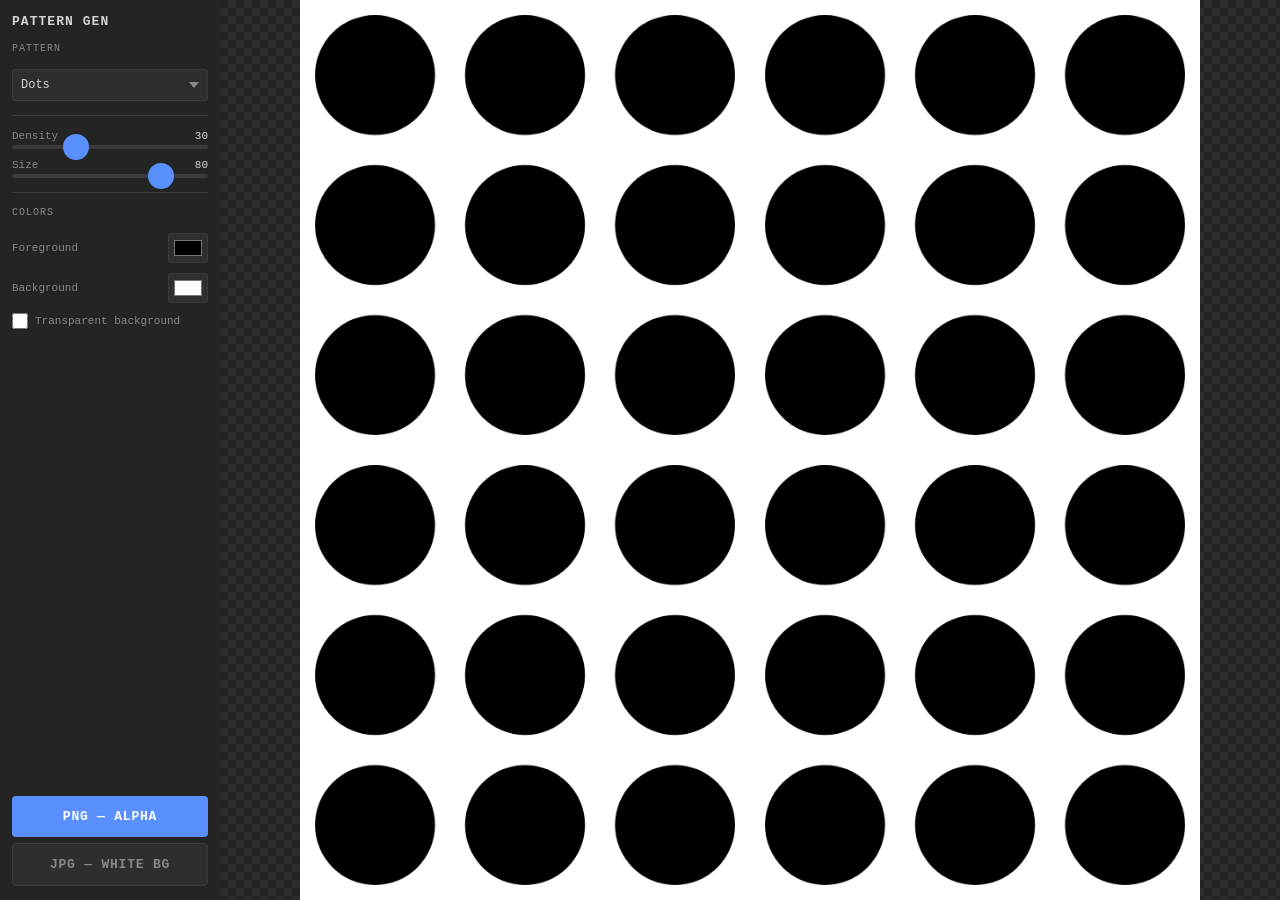
==== pattern-generator/index.html @ 58e57206 "Remove sidebar pattern preview https://claude.ai/code/session_01D6fQfnGnwNtvWtSbDMkZMp" ====
<!DOCTYPE html>
<html lang="en">
<head>
<meta charset="UTF-8">
<meta name="viewport" content="width=device-width, initial-scale=1.0">
<title>Pattern Generator</title>
<style>
*, *::before, *::after { box-sizing: border-box; margin: 0; padding: 0; }

:root {
  --bg: #1a1a1a;
  --surface: #242424;
  --surface2: #2e2e2e;
  --border: #3a3a3a;
  --text: #d4d4d4;
  --text-dim: #888;
  --accent: #5a8fff;
  --font: 'Courier New', Courier, monospace;
}

body {
  font-family: var(--font);
  background: var(--bg);
  color: var(--text);
  display: flex;
  height: 100vh;
  overflow: hidden;
  font-size: 12px;
}

/* ── Sidebar ── */
#sidebar {
  width: 220px;
  min-width: 220px;
  background: var(--surface);
  display: flex;
  flex-direction: column;
  padding: 14px 12px;
  gap: 14px;
  overflow-y: auto;
  overflow-x: hidden;
}

#sidebar h1 {
  font-size: 13px;
  font-weight: 700;
  letter-spacing: 0.08em;
  text-transform: uppercase;
  color: var(--text);
}


.section-label {
  font-size: 10px;
  text-transform: uppercase;
  letter-spacing: 0.1em;
  color: var(--text-dim);
  margin-bottom: 5px;
}

.control-group {
  display: flex;
  flex-direction: column;
  gap: 10px;
}

/* Pattern select */
select {
  width: 100%;
  background: var(--surface2);
  border: 1px solid var(--border);
  color: var(--text);
  font-family: var(--font);
  font-size: 12px;
  padding: 8px 8px;
  border-radius: 3px;
  cursor: pointer;
  appearance: none;
  background-image: url("data:image/svg+xml,%3Csvg xmlns='http://www.w3.org/2000/svg' width='10' height='6'%3E%3Cpath d='M0 0l5 6 5-6z' fill='%23888'/%3E%3C/svg%3E");
  background-repeat: no-repeat;
  background-position: right 8px center;
  padding-right: 22px;
}
select:focus { outline: none; border-color: var(--accent); }

/* Sliders */
.slider-row {
  display: flex;
  flex-direction: column;
  gap: 3px;
}
.slider-label {
  display: flex;
  justify-content: space-between;
  color: var(--text-dim);
  font-size: 11px;
}
.slider-label span:last-child { color: var(--text); }

input[type=range] {
  width: 100%;
  height: 4px;
  -webkit-appearance: none;
  appearance: none;
  background: var(--border);
  border-radius: 2px;
  outline: none;
  cursor: pointer;
}
input[type=range]::-webkit-slider-thumb {
  -webkit-appearance: none;
  width: 26px;
  height: 26px;
  border-radius: 50%;
  background: var(--accent);
  cursor: pointer;
}
input[type=range]::-moz-range-thumb {
  width: 26px;
  height: 26px;
  border-radius: 50%;
  background: var(--accent);
  border: none;
  cursor: pointer;
}

/* Color pickers */
.color-row {
  display: flex;
  align-items: center;
  gap: 8px;
}
.color-row label { color: var(--text-dim); font-size: 11px; flex: 1; }
input[type=color] {
  width: 40px;
  height: 30px;
  border: 1px solid var(--border);
  border-radius: 3px;
  cursor: pointer;
  padding: 2px 3px;
  background: var(--surface2);
}

/* Checkbox */
.check-row {
  display: flex;
  align-items: center;
  gap: 7px;
  cursor: pointer;
}
.check-row label { color: var(--text-dim); font-size: 11px; cursor: pointer; }
input[type=checkbox] { accent-color: var(--accent); cursor: pointer; width: 16px; height: 16px; }

/* Divider */
.divider { height: 1px; background: var(--border); }

/* Download buttons */
.dl-group {
  margin-top: auto;
  display: flex;
  flex-direction: column;
  gap: 6px;
}
#download-png, #download-jpg {
  background: var(--accent);
  color: #fff;
  border: none;
  font-family: var(--font);
  font-size: 13px;
  font-weight: 700;
  letter-spacing: 0.06em;
  text-transform: uppercase;
  padding: 13px 0;
  border-radius: 4px;
  cursor: pointer;
  width: 100%;
  transition: opacity 0.15s;
}
#download-jpg {
  background: var(--surface2);
  border: 1px solid var(--border);
  color: var(--text-dim);
}
#download-png:hover { opacity: 0.85; }
#download-jpg:hover { color: var(--text); }

/* ── Main preview ── */
#preview {
  flex: 1;
  position: relative;
  overflow: hidden;
  display: flex;
  align-items: center;
  justify-content: center;
}
#preview::before {
  content: '';
  position: absolute;
  inset: 0;
  background-image:
    linear-gradient(45deg, #2c2c2c 25%, transparent 25%),
    linear-gradient(-45deg, #2c2c2c 25%, transparent 25%),
    linear-gradient(45deg, transparent 75%, #2c2c2c 75%),
    linear-gradient(-45deg, transparent 75%, #2c2c2c 75%);
  background-size: 16px 16px;
  background-position: 0 0, 0 8px, 8px -8px, -8px 0;
  background-color: #222;
}
#preview-canvas {
  position: relative;
  display: block;
  image-rendering: pixelated;
}
</style>
</head>
<body>

<div id="sidebar">
  <h1>Pattern Gen</h1>

  <div class="control-group">
    <div class="section-label">Pattern</div>
    <select id="pattern-select">
      <optgroup label="Classic">
        <option value="dots-grid" selected>Dots</option>
        <option value="lines-h">Lines — Horizontal</option>
        <option value="lines-v">Lines — Vertical</option>
        <option value="lines-diag">Lines — Diagonal 45°</option>
        <option value="crosshatch">Crosshatch</option>
        <option value="checkerboard">Checkerboard</option>
        <option value="grid">Grid</option>
      </optgroup>
      <optgroup label="Memphis">
        <option value="dashes">Dashes</option>
        <option value="zigzag">Zigzag</option>
        <option value="arcs">Arcs</option>
      </optgroup>
    </select>
  </div>

  <div class="divider"></div>

  <div class="control-group">
    <div class="slider-row">
      <div class="slider-label"><span>Density</span><span id="density-val">30</span></div>
      <input type="range" id="density" min="0" max="100" value="30">
    </div>
    <div class="slider-row">
      <div class="slider-label"><span>Size</span><span id="stroke-val">80</span></div>
      <input type="range" id="stroke" min="1" max="100" value="80" step="1">
    </div>
  </div>

  <div class="divider"></div>

  <div class="control-group">
    <div class="section-label">Colors</div>
    <div class="color-row">
      <label>Foreground</label>
      <input type="color" id="fg-color" value="#000000">
    </div>
    <div class="color-row">
      <label>Background</label>
      <input type="color" id="bg-color" value="#ffffff">
    </div>
    <div class="check-row">
      <input type="checkbox" id="transparent-bg">
      <label for="transparent-bg">Transparent background</label>
    </div>
  </div>

  <div class="dl-group">
    <button id="download-png">PNG — Alpha</button>
    <button id="download-jpg">JPG — White BG</button>
  </div>
</div>

<div id="preview">
  <canvas id="preview-canvas"></canvas>
</div>

<script>
// ── State ──
const TEXTURE_SIZE = 1024;
const state = {
  pattern: 'dots-grid',
  density: 30,
  stroke: 80,
  fg: '#000000',
  bg: '#ffffff',
  transparentBg: false,
};

// ── Helpers ──
// size factor: stroke slider (1-100) → 0.01..1.0
function sf(s) { return s.stroke / 100; }
// element count from density (integer, 2–16)
function elCount(s) { return Math.max(2, Math.round(2 + (s.density / 100) * 14)); }
// even element count
function elCountEven(s) { const n = elCount(s); return n % 2 === 0 ? n : n + 1; }

// ── PRNG (mulberry32) ──
function makePRNG(seed) {
  let t = seed >>> 0;
  return function() {
    t += 0x6D2B79F5;
    let x = t;
    x = Math.imul(x ^ x >>> 15, x | 1);
    x ^= x + Math.imul(x ^ x >>> 7, x | 61);
    return ((x ^ x >>> 14) >>> 0) / 4294967296;
  };
}

// ── Pattern Renderers ──
// All use: spacing = size / count (integer division) → perfect seamless tiling.
// Line weight formula: lw = sp * sf(s) — consistent across all patterns.

function renderDotsGrid(ctx, size, s) {
  const n = elCount(s);
  const sp = size / n;
  const r = sp * 0.5 * sf(s);
  if (!s.transparentBg) { ctx.fillStyle = s.bg; ctx.fillRect(0, 0, size, size); }
  ctx.fillStyle = s.fg;
  for (let row = 0; row < n; row++) {
    for (let col = 0; col < n; col++) {
      ctx.beginPath();
      ctx.arc(col * sp + sp / 2, row * sp + sp / 2, r, 0, Math.PI * 2);
      ctx.fill();
    }
  }
}

function renderLinesH(ctx, size, s) {
  const n = elCount(s);
  const sp = size / n;
  const lw = Math.max(1, sp * sf(s));
  if (!s.transparentBg) { ctx.fillStyle = s.bg; ctx.fillRect(0, 0, size, size); }
  ctx.fillStyle = s.fg;
  for (let i = 0; i < n; i++) ctx.fillRect(0, i * sp + (sp - lw) / 2, size, lw);
}

function renderLinesV(ctx, size, s) {
  const n = elCount(s);
  const sp = size / n;
  const lw = Math.max(1, sp * sf(s));
  if (!s.transparentBg) { ctx.fillStyle = s.bg; ctx.fillRect(0, 0, size, size); }
  ctx.fillStyle = s.fg;
  for (let i = 0; i < n; i++) ctx.fillRect(i * sp + (sp - lw) / 2, 0, lw, size);
}

function renderLinesDiag(ctx, size, s) {
  const n = elCount(s);
  const sp = size / n;
  const lw = Math.max(1, sp * sf(s));
  if (!s.transparentBg) { ctx.fillStyle = s.bg; ctx.fillRect(0, 0, size, size); }
  ctx.strokeStyle = s.fg;
  ctx.lineWidth = lw;
  ctx.lineCap = 'butt';
  for (let i = -1; i <= n + 1; i++) {
    const x0 = i * sp;
    ctx.beginPath();
    ctx.moveTo(x0 - size, -size);
    ctx.lineTo(x0 + 2 * size, 2 * size);
    ctx.stroke();
  }
}

function renderCrosshatch(ctx, size, s) {
  const n = elCount(s);
  const sp = size / n;
  const lw = Math.max(1, sp * sf(s));
  if (!s.transparentBg) { ctx.fillStyle = s.bg; ctx.fillRect(0, 0, size, size); }
  ctx.fillStyle = s.fg;
  for (let i = 0; i < n; i++) {
    const pos = i * sp + (sp - lw) / 2;
    ctx.fillRect(0, pos, size, lw);   // horizontal
    ctx.fillRect(pos, 0, lw, size);   // vertical
  }
}

function renderCheckerboard(ctx, size, s) {
  const n = elCountEven(s);
  const sp = size / n;
  if (!s.transparentBg) { ctx.fillStyle = s.bg; ctx.fillRect(0, 0, size, size); }
  ctx.fillStyle = s.fg;
  for (let r = 0; r < n; r++)
    for (let c = 0; c < n; c++)
      if ((r + c) % 2 === 0) ctx.fillRect(c * sp, r * sp, sp, sp);
}

function renderGrid(ctx, size, s) {
  const n = elCount(s);
  const sp = size / n;
  const lw = Math.max(1, sp * sf(s));
  if (!s.transparentBg) { ctx.fillStyle = s.bg; ctx.fillRect(0, 0, size, size); }
  ctx.fillStyle = s.fg;
  for (let i = 0; i < n; i++) {
    const pos = i * sp;
    ctx.fillRect(pos, 0, lw, size);   // vertical line at cell left edge
    ctx.fillRect(0, pos, size, lw);   // horizontal line at cell top edge
  }
}

// ── Memphis Patterns ──

function renderDashes(ctx, size, s) {
  const density = s.density / 100;
  const count = Math.round(15 + density * 130);
  const dashLen = size * (0.03 + sf(s) * 0.09);
  const strokeW = Math.max(2, dashLen * 0.28);
  if (!s.transparentBg) { ctx.fillStyle = s.bg; ctx.fillRect(0, 0, size, size); }
  ctx.strokeStyle = s.fg;
  ctx.lineWidth = strokeW;
  ctx.lineCap = 'round';
  const rng = makePRNG(42);
  const items = [];
  for (let i = 0; i < count; i++) {
    items.push({ x: rng() * size, y: rng() * size, a: rng() * Math.PI });
  }
  for (const d of items) {
    for (let dy = -1; dy <= 1; dy++) for (let dx = -1; dx <= 1; dx++) {
      const cx = d.x + dx * size, cy = d.y + dy * size;
      if (cx + dashLen < 0 || cx - dashLen > size || cy + dashLen < 0 || cy - dashLen > size) continue;
      const ex = Math.cos(d.a) * dashLen / 2, ey = Math.sin(d.a) * dashLen / 2;
      ctx.beginPath();
      ctx.moveTo(cx - ex, cy - ey);
      ctx.lineTo(cx + ex, cy + ey);
      ctx.stroke();
    }
  }
}

function renderZigzag(ctx, size, s) {
  // Horizontal zigzag stripes. zigZ (even) half-periods per row width → seamless.
  const n = elCount(s);
  const sp = size / n;
  const amp = sp * 0.32;
  const lw = Math.max(1, sp * sf(s));
  const zigZ = 2 * Math.max(2, Math.round(1 + (s.density / 100) * 7));
  const halfP = size / zigZ;
  if (!s.transparentBg) { ctx.fillStyle = s.bg; ctx.fillRect(0, 0, size, size); }
  ctx.strokeStyle = s.fg;
  ctx.lineWidth = lw;
  ctx.lineJoin = 'miter';
  ctx.lineCap = 'butt';
  for (let row = 0; row < n; row++) {
    const cy = row * sp + sp / 2;
    ctx.beginPath();
    // Start one halfP before x=0 so no cap artifact at left edge
    for (let k = -1; k <= zigZ + 1; k++) {
      const x = k * halfP;
      const y = cy + (k % 2 === 0 ? -amp : amp);
      k === -1 ? ctx.moveTo(x, y) : ctx.lineTo(x, y);
    }
    ctx.stroke();
  }
}

function renderArcs(ctx, size, s) {
  // Scattered C-shaped semicircles, snapped to 4 rotations.
  const density = s.density / 100;
  const count = Math.round(10 + density * 65);
  const arcR = size * (0.02 + sf(s) * 0.06);
  const strokeW = Math.max(2, arcR * 0.42);
  if (!s.transparentBg) { ctx.fillStyle = s.bg; ctx.fillRect(0, 0, size, size); }
  ctx.strokeStyle = s.fg;
  ctx.lineWidth = strokeW;
  ctx.lineCap = 'round';
  const rng = makePRNG(13);
  const items = [];
  for (let i = 0; i < count; i++) {
    items.push({
      x: rng() * size, y: rng() * size,
      rot: Math.floor(rng() * 4) * (Math.PI / 2),
    });
  }
  const pad = arcR + strokeW;
  for (const arc of items) {
    for (let dy = -1; dy <= 1; dy++) for (let dx = -1; dx <= 1; dx++) {
      const cx = arc.x + dx * size, cy = arc.y + dy * size;
      if (cx + pad < 0 || cx - pad > size || cy + pad < 0 || cy - pad > size) continue;
      ctx.save();
      ctx.translate(cx, cy);
      ctx.rotate(arc.rot);
      ctx.beginPath();
      ctx.arc(0, 0, arcR, 0, Math.PI);  // semicircle
      ctx.stroke();
      ctx.restore();
    }
  }
}

const RENDERERS = {
  'dots-grid':    renderDotsGrid,
  'lines-h':      renderLinesH,
  'lines-v':      renderLinesV,
  'lines-diag':   renderLinesDiag,
  'crosshatch':   renderCrosshatch,
  'checkerboard': renderCheckerboard,
  'grid':         renderGrid,
  'dashes':       renderDashes,
  'zigzag':       renderZigzag,
  'arcs':         renderArcs,
};

// ── Render pipeline ──
const previewCvs = document.getElementById('preview-canvas');
const textureCvs = document.createElement('canvas');
textureCvs.width = TEXTURE_SIZE;
textureCvs.height = TEXTURE_SIZE;

function renderTexture() {
  const ctx = textureCvs.getContext('2d');
  ctx.clearRect(0, 0, TEXTURE_SIZE, TEXTURE_SIZE);
  RENDERERS[state.pattern](ctx, TEXTURE_SIZE, state);
}

function updatePreview() {
  renderTexture();

  const preview = document.getElementById('preview');
  const pw = preview.clientWidth, ph = preview.clientHeight;
  const scale = Math.min(pw / TEXTURE_SIZE, ph / TEXTURE_SIZE);
  const drawW = Math.round(TEXTURE_SIZE * scale), drawH = Math.round(TEXTURE_SIZE * scale);
  previewCvs.width = drawW;
  previewCvs.height = drawH;
  previewCvs.style.width = drawW + 'px';
  previewCvs.style.height = drawH + 'px';
  const pCtx = previewCvs.getContext('2d');
  pCtx.clearRect(0, 0, drawW, drawH);
  pCtx.drawImage(textureCvs, 0, 0, drawW, drawH);
}

// ── UI Wiring ──
document.getElementById('pattern-select').addEventListener('change', e => {
  state.pattern = e.target.value; updatePreview();
});
document.getElementById('density').addEventListener('input', e => {
  state.density = parseInt(e.target.value);
  document.getElementById('density-val').textContent = state.density;
  updatePreview();
});
document.getElementById('stroke').addEventListener('input', e => {
  state.stroke = parseInt(e.target.value);
  document.getElementById('stroke-val').textContent = state.stroke;
  updatePreview();
});
document.getElementById('fg-color').addEventListener('input', e => { state.fg = e.target.value; updatePreview(); });
document.getElementById('bg-color').addEventListener('input', e => { state.bg = e.target.value; updatePreview(); });
document.getElementById('transparent-bg').addEventListener('change', e => { state.transparentBg = e.target.checked; updatePreview(); });

// ── Download ──
function triggerDownload(blob, filename) {
  const url = URL.createObjectURL(blob);
  const a = document.createElement('a');
  a.href = url; a.download = filename; a.click();
  setTimeout(() => URL.revokeObjectURL(url), 1000);
}

document.getElementById('download-png').addEventListener('click', () => {
  renderTexture();
  textureCvs.toBlob(b => triggerDownload(b, `pattern-${state.pattern}-1024.png`), 'image/png');
});

document.getElementById('download-jpg').addEventListener('click', () => {
  const flat = document.createElement('canvas');
  flat.width = flat.height = TEXTURE_SIZE;
  const fCtx = flat.getContext('2d');
  fCtx.fillStyle = '#ffffff'; fCtx.fillRect(0, 0, TEXTURE_SIZE, TEXTURE_SIZE);
  renderTexture(); fCtx.drawImage(textureCvs, 0, 0);
  flat.toBlob(b => triggerDownload(b, `pattern-${state.pattern}-1024.jpg`), 'image/jpeg', 0.95);
});

// ── Resize observer ──
new ResizeObserver(() => updatePreview()).observe(document.getElementById('preview'));

// ── Init ──
updatePreview();
</script>
</body>
</html>
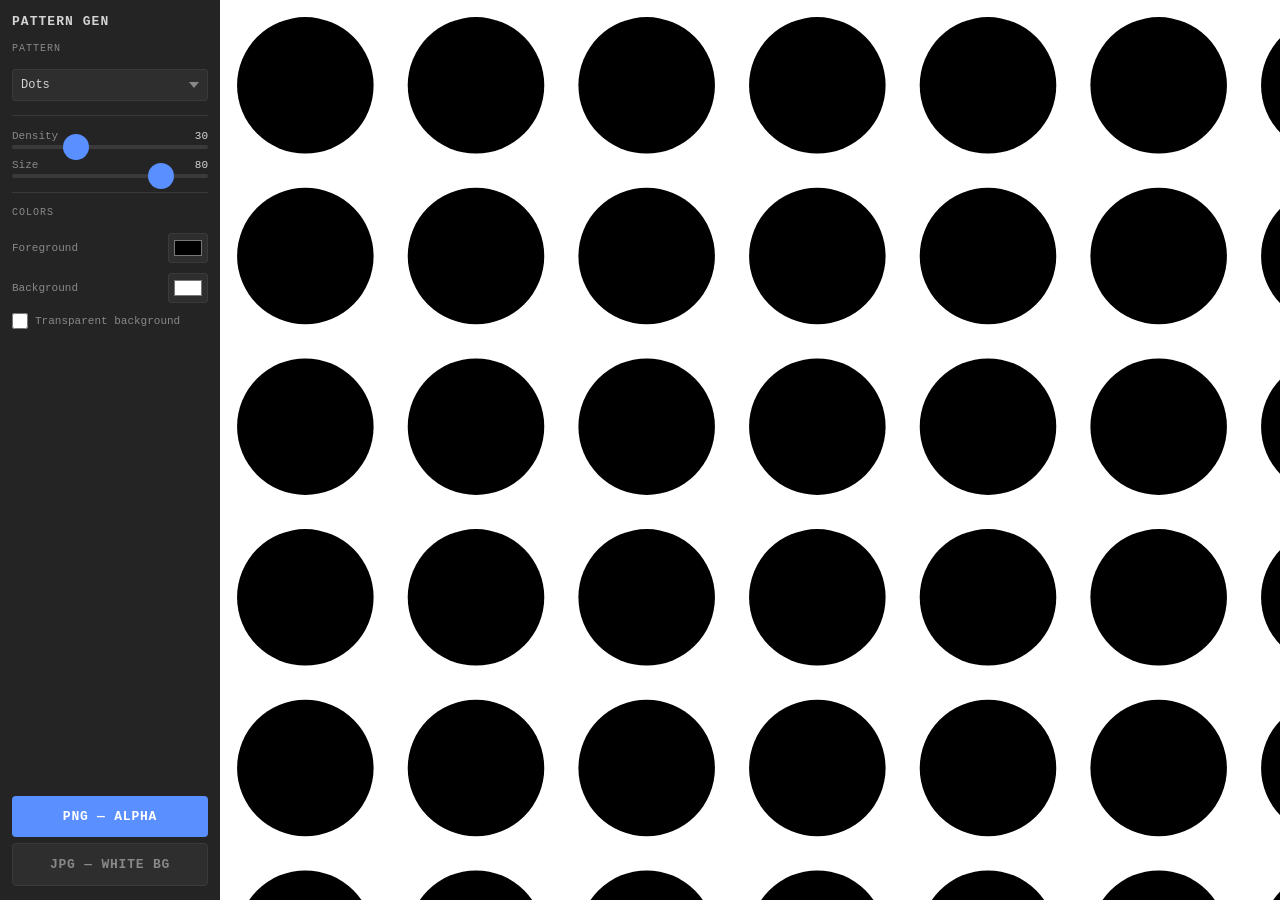
==== commit e60f1046: "Tile pattern across full preview area instead of single scaled texture https://claude.ai/code/sessio" ====
--- a/pattern-generator/index.html
+++ b/pattern-generator/index.html
@@ -189,9 +189,6 @@
   flex: 1;
   position: relative;
   overflow: hidden;
-  display: flex;
-  align-items: center;
-  justify-content: center;
 }
 #preview::before {
   content: '';
@@ -207,9 +204,8 @@
   background-color: #222;
 }
 #preview-canvas {
-  position: relative;
-  display: block;
-  image-rendering: pixelated;
+  position: absolute;
+  inset: 0;
 }
 </style>
 </head>
@@ -520,15 +516,16 @@
 
   const preview = document.getElementById('preview');
   const pw = preview.clientWidth, ph = preview.clientHeight;
-  const scale = Math.min(pw / TEXTURE_SIZE, ph / TEXTURE_SIZE);
-  const drawW = Math.round(TEXTURE_SIZE * scale), drawH = Math.round(TEXTURE_SIZE * scale);
-  previewCvs.width = drawW;
-  previewCvs.height = drawH;
-  previewCvs.style.width = drawW + 'px';
-  previewCvs.style.height = drawH + 'px';
+  previewCvs.width = pw;
+  previewCvs.height = ph;
+  previewCvs.style.width = pw + 'px';
+  previewCvs.style.height = ph + 'px';
+
   const pCtx = previewCvs.getContext('2d');
-  pCtx.clearRect(0, 0, drawW, drawH);
-  pCtx.drawImage(textureCvs, 0, 0, drawW, drawH);
+  pCtx.clearRect(0, 0, pw, ph);
+  const pat = pCtx.createPattern(textureCvs, 'repeat');
+  pCtx.fillStyle = pat;
+  pCtx.fillRect(0, 0, pw, ph);
 }
 
 // ── UI Wiring ──
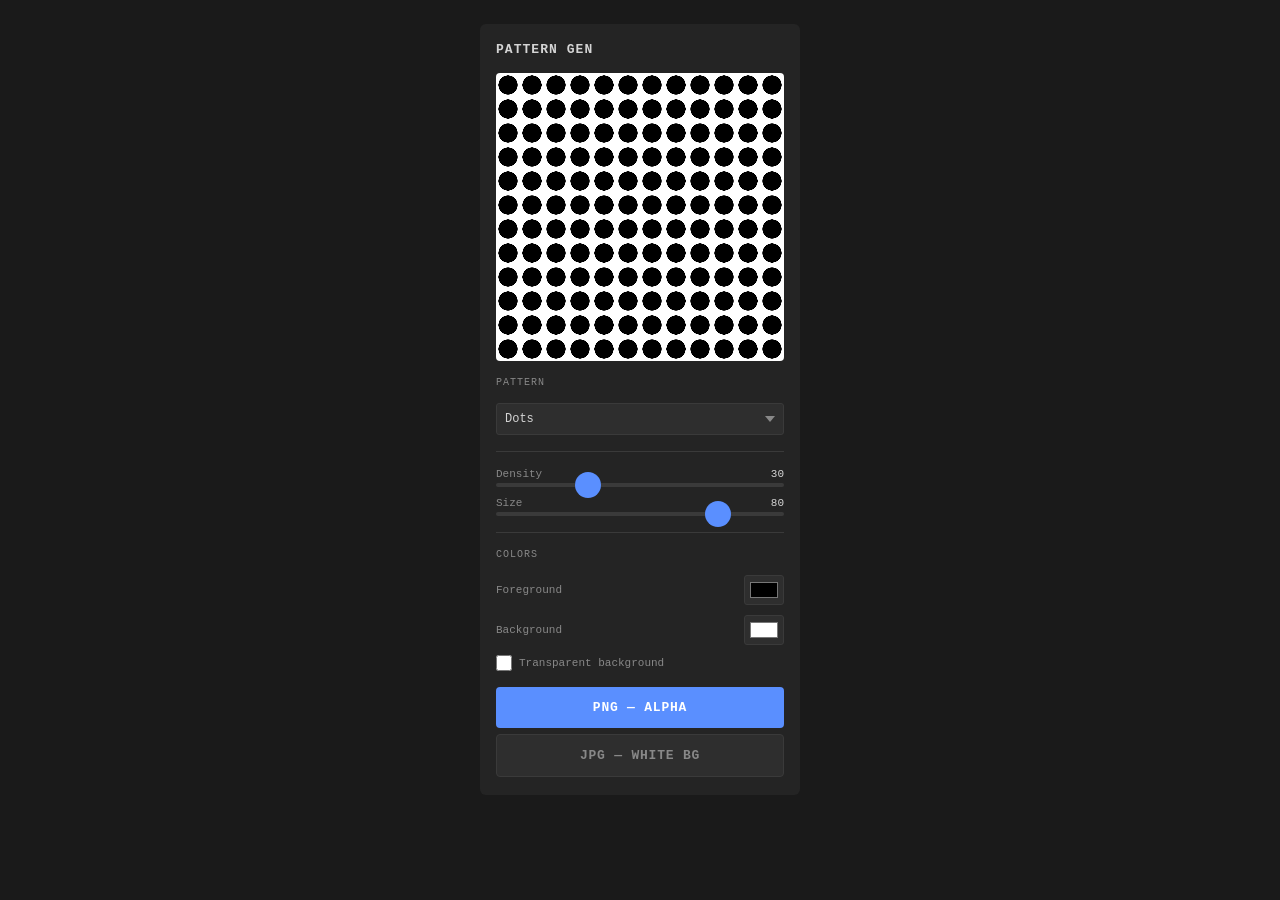
==== commit e2a3acd7: "Layout: sidebar-only with mini preview above controls, remove main tiled area https://claude.ai/code" ====
--- a/pattern-generator/index.html
+++ b/pattern-generator/index.html
@@ -23,22 +23,22 @@
   background: var(--bg);
   color: var(--text);
   display: flex;
-  height: 100vh;
-  overflow: hidden;
+  justify-content: center;
+  min-height: 100vh;
   font-size: 12px;
+  padding: 24px 0;
 }
 
 /* ── Sidebar ── */
 #sidebar {
-  width: 220px;
-  min-width: 220px;
+  width: 320px;
   background: var(--surface);
   display: flex;
   flex-direction: column;
-  padding: 14px 12px;
-  gap: 14px;
-  overflow-y: auto;
-  overflow-x: hidden;
+  padding: 18px 16px;
+  gap: 16px;
+  border-radius: 6px;
+  height: fit-content;
 }
 
 #sidebar h1 {
@@ -49,6 +49,33 @@
   color: var(--text);
 }
 
+/* ── Mini preview ── */
+.preview-wrap {
+  position: relative;
+  width: 100%;
+  aspect-ratio: 1;
+  border-radius: 4px;
+  overflow: hidden;
+}
+.preview-wrap::before {
+  content: '';
+  position: absolute;
+  inset: 0;
+  background-image:
+    linear-gradient(45deg, #2c2c2c 25%, transparent 25%),
+    linear-gradient(-45deg, #2c2c2c 25%, transparent 25%),
+    linear-gradient(45deg, transparent 75%, #2c2c2c 75%),
+    linear-gradient(-45deg, transparent 75%, #2c2c2c 75%);
+  background-size: 16px 16px;
+  background-position: 0 0, 0 8px, 8px -8px, -8px 0;
+  background-color: #222;
+}
+#sidebar-preview {
+  position: absolute;
+  inset: 0;
+  width: 100%;
+  height: 100%;
+}
 
 .section-label {
   font-size: 10px;
@@ -156,7 +183,6 @@
 
 /* Download buttons */
 .dl-group {
-  margin-top: auto;
   display: flex;
   flex-direction: column;
   gap: 6px;
@@ -183,36 +209,16 @@
 }
 #download-png:hover { opacity: 0.85; }
 #download-jpg:hover { color: var(--text); }
-
-/* ── Main preview ── */
-#preview {
-  flex: 1;
-  position: relative;
-  overflow: hidden;
-}
-#preview::before {
-  content: '';
-  position: absolute;
-  inset: 0;
-  background-image:
-    linear-gradient(45deg, #2c2c2c 25%, transparent 25%),
-    linear-gradient(-45deg, #2c2c2c 25%, transparent 25%),
-    linear-gradient(45deg, transparent 75%, #2c2c2c 75%),
-    linear-gradient(-45deg, transparent 75%, #2c2c2c 75%);
-  background-size: 16px 16px;
-  background-position: 0 0, 0 8px, 8px -8px, -8px 0;
-  background-color: #222;
-}
-#preview-canvas {
-  position: absolute;
-  inset: 0;
-}
 </style>
 </head>
 <body>
 
 <div id="sidebar">
   <h1>Pattern Gen</h1>
+
+  <div class="preview-wrap">
+    <canvas id="sidebar-preview"></canvas>
+  </div>
 
   <div class="control-group">
     <div class="section-label">Pattern</div>
@@ -271,10 +277,6 @@
   </div>
 </div>
 
-<div id="preview">
-  <canvas id="preview-canvas"></canvas>
-</div>
-
 <script>
 // ── State ──
 const TEXTURE_SIZE = 1024;
@@ -500,7 +502,6 @@
 };
 
 // ── Render pipeline ──
-const previewCvs = document.getElementById('preview-canvas');
 const textureCvs = document.createElement('canvas');
 textureCvs.width = TEXTURE_SIZE;
 textureCvs.height = TEXTURE_SIZE;
@@ -514,16 +515,21 @@
 function updatePreview() {
   renderTexture();
 
-  const preview = document.getElementById('preview');
-  const pw = preview.clientWidth, ph = preview.clientHeight;
-  previewCvs.width = pw;
-  previewCvs.height = ph;
-  previewCvs.style.width = pw + 'px';
-  previewCvs.style.height = ph + 'px';
-
-  const pCtx = previewCvs.getContext('2d');
+  const cvs = document.getElementById('sidebar-preview');
+  const wrap = cvs.parentElement;
+  const pw = wrap.clientWidth;
+  const ph = wrap.clientHeight;
+  cvs.width = pw;
+  cvs.height = ph;
+
+  const pCtx = cvs.getContext('2d');
   pCtx.clearRect(0, 0, pw, ph);
+  // Draw 2×2 tiled preview
   const pat = pCtx.createPattern(textureCvs, 'repeat');
+  // Scale pattern so 2 tiles fit across the preview width
+  const scale = (pw / 2) / TEXTURE_SIZE;
+  const m = new DOMMatrix().scale(scale);
+  pat.setTransform(m);
   pCtx.fillStyle = pat;
   pCtx.fillRect(0, 0, pw, ph);
 }
@@ -568,9 +574,6 @@
   flat.toBlob(b => triggerDownload(b, `pattern-${state.pattern}-1024.jpg`), 'image/jpeg', 0.95);
 });
 
-// ── Resize observer ──
-new ResizeObserver(() => updatePreview()).observe(document.getElementById('preview'));
-
 // ── Init ──
 updatePreview();
 </script>
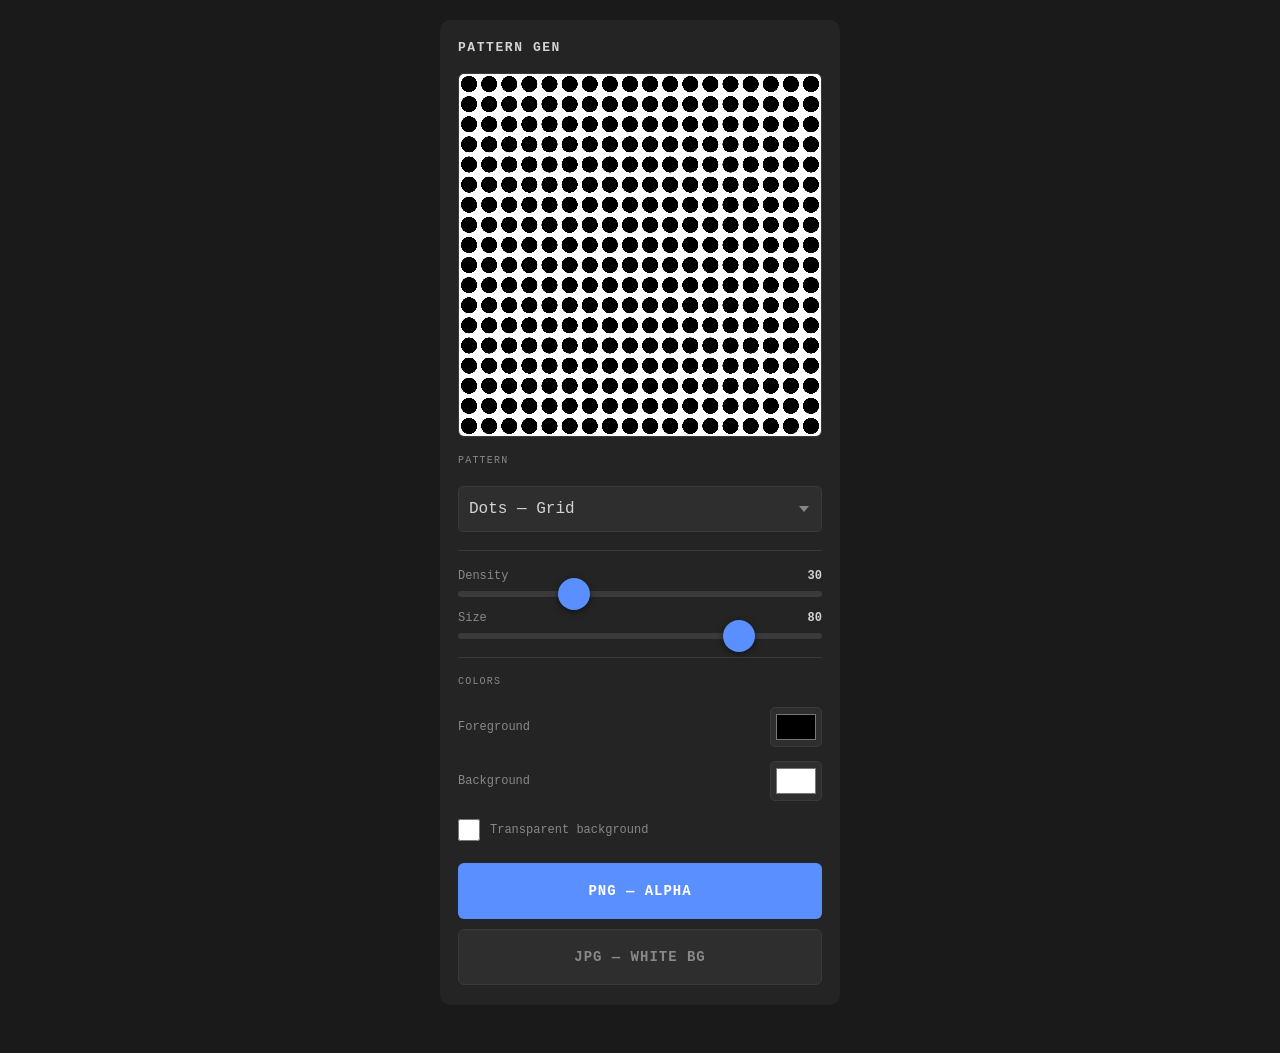
==== commit bcc35627: "Overhaul: fix diagonal seam, 4 new patterns, touch-friendly iOS UI - Diagonal lines: replace stroke " ====
--- a/pattern-generator/index.html
+++ b/pattern-generator/index.html
@@ -2,7 +2,7 @@
 <html lang="en">
 <head>
 <meta charset="UTF-8">
-<meta name="viewport" content="width=device-width, initial-scale=1.0">
+<meta name="viewport" content="width=device-width, initial-scale=1.0, maximum-scale=1">
 <title>Pattern Generator</title>
 <style>
 *, *::before, *::after { box-sizing: border-box; margin: 0; padding: 0; }
@@ -25,26 +25,27 @@
   display: flex;
   justify-content: center;
   min-height: 100vh;
+  padding: 20px 16px 48px;
   font-size: 12px;
-  padding: 24px 0;
-}
-
-/* ── Sidebar ── */
+}
+
+/* ── Panel ── */
 #sidebar {
-  width: 320px;
+  width: 100%;
+  max-width: 400px;
   background: var(--surface);
   display: flex;
   flex-direction: column;
-  padding: 18px 16px;
-  gap: 16px;
-  border-radius: 6px;
+  padding: 20px 18px;
+  gap: 18px;
+  border-radius: 10px;
   height: fit-content;
 }
 
 #sidebar h1 {
   font-size: 13px;
   font-weight: 700;
-  letter-spacing: 0.08em;
+  letter-spacing: 0.12em;
   text-transform: uppercase;
   color: var(--text);
 }
@@ -54,8 +55,9 @@
   position: relative;
   width: 100%;
   aspect-ratio: 1;
-  border-radius: 4px;
+  border-radius: 6px;
   overflow: hidden;
+  border: 1px solid var(--border);
 }
 .preview-wrap::before {
   content: '';
@@ -66,8 +68,8 @@
     linear-gradient(-45deg, #2c2c2c 25%, transparent 25%),
     linear-gradient(45deg, transparent 75%, #2c2c2c 75%),
     linear-gradient(-45deg, transparent 75%, #2c2c2c 75%);
-  background-size: 16px 16px;
-  background-position: 0 0, 0 8px, 8px -8px, -8px 0;
+  background-size: 20px 20px;
+  background-position: 0 0, 0 10px, 10px -10px, -10px 0;
   background-color: #222;
 }
 #sidebar-preview {
@@ -77,138 +79,160 @@
   height: 100%;
 }
 
+/* ── Labels ── */
 .section-label {
   font-size: 10px;
   text-transform: uppercase;
-  letter-spacing: 0.1em;
+  letter-spacing: 0.12em;
   color: var(--text-dim);
-  margin-bottom: 5px;
+  margin-bottom: 6px;
 }
 
 .control-group {
   display: flex;
   flex-direction: column;
-  gap: 10px;
-}
-
-/* Pattern select */
+  gap: 14px;
+}
+
+/* ── Select ── */
 select {
   width: 100%;
   background: var(--surface2);
   border: 1px solid var(--border);
   color: var(--text);
   font-family: var(--font);
-  font-size: 12px;
-  padding: 8px 8px;
-  border-radius: 3px;
+  font-size: 16px; /* prevents iOS zoom-on-focus */
+  padding: 13px 10px;
+  border-radius: 5px;
   cursor: pointer;
   appearance: none;
+  -webkit-appearance: none;
   background-image: url("data:image/svg+xml,%3Csvg xmlns='http://www.w3.org/2000/svg' width='10' height='6'%3E%3Cpath d='M0 0l5 6 5-6z' fill='%23888'/%3E%3C/svg%3E");
   background-repeat: no-repeat;
-  background-position: right 8px center;
-  padding-right: 22px;
+  background-position: right 12px center;
+  padding-right: 30px;
+  touch-action: manipulation;
+  -webkit-tap-highlight-color: transparent;
 }
 select:focus { outline: none; border-color: var(--accent); }
 
-/* Sliders */
+/* ── Sliders ── */
 .slider-row {
   display: flex;
   flex-direction: column;
-  gap: 3px;
+  gap: 8px;
 }
 .slider-label {
   display: flex;
   justify-content: space-between;
   color: var(--text-dim);
-  font-size: 11px;
-}
-.slider-label span:last-child { color: var(--text); }
+  font-size: 12px;
+}
+.slider-label span:last-child { color: var(--text); font-weight: 600; }
 
 input[type=range] {
   width: 100%;
-  height: 4px;
+  height: 6px;
   -webkit-appearance: none;
   appearance: none;
   background: var(--border);
-  border-radius: 2px;
+  border-radius: 3px;
   outline: none;
   cursor: pointer;
+  touch-action: manipulation;
 }
 input[type=range]::-webkit-slider-thumb {
   -webkit-appearance: none;
-  width: 26px;
-  height: 26px;
+  width: 32px;
+  height: 32px;
   border-radius: 50%;
   background: var(--accent);
   cursor: pointer;
+  box-shadow: 0 2px 6px rgba(0,0,0,0.5);
 }
 input[type=range]::-moz-range-thumb {
-  width: 26px;
-  height: 26px;
+  width: 32px;
+  height: 32px;
   border-radius: 50%;
   background: var(--accent);
   border: none;
   cursor: pointer;
-}
-
-/* Color pickers */
+  box-shadow: 0 2px 6px rgba(0,0,0,0.5);
+}
+
+/* ── Color pickers ── */
 .color-row {
   display: flex;
   align-items: center;
-  gap: 8px;
-}
-.color-row label { color: var(--text-dim); font-size: 11px; flex: 1; }
+  gap: 10px;
+}
+.color-row label { color: var(--text-dim); font-size: 12px; flex: 1; }
 input[type=color] {
-  width: 40px;
-  height: 30px;
+  width: 52px;
+  height: 40px;
   border: 1px solid var(--border);
-  border-radius: 3px;
+  border-radius: 5px;
   cursor: pointer;
   padding: 2px 3px;
   background: var(--surface2);
-}
-
-/* Checkbox */
+  touch-action: manipulation;
+  -webkit-tap-highlight-color: transparent;
+}
+
+/* ── Checkbox ── */
 .check-row {
   display: flex;
   align-items: center;
-  gap: 7px;
-  cursor: pointer;
-}
-.check-row label { color: var(--text-dim); font-size: 11px; cursor: pointer; }
-input[type=checkbox] { accent-color: var(--accent); cursor: pointer; width: 16px; height: 16px; }
-
-/* Divider */
+  gap: 10px;
+  cursor: pointer;
+  padding: 4px 0;
+  touch-action: manipulation;
+  -webkit-tap-highlight-color: transparent;
+}
+.check-row label { color: var(--text-dim); font-size: 12px; cursor: pointer; }
+input[type=checkbox] {
+  accent-color: var(--accent);
+  cursor: pointer;
+  width: 22px;
+  height: 22px;
+  flex-shrink: 0;
+  touch-action: manipulation;
+}
+
+/* ── Divider ── */
 .divider { height: 1px; background: var(--border); }
 
-/* Download buttons */
+/* ── Download buttons ── */
 .dl-group {
   display: flex;
   flex-direction: column;
-  gap: 6px;
+  gap: 10px;
 }
 #download-png, #download-jpg {
   background: var(--accent);
   color: #fff;
   border: none;
   font-family: var(--font);
-  font-size: 13px;
+  font-size: 14px;
   font-weight: 700;
-  letter-spacing: 0.06em;
+  letter-spacing: 0.07em;
   text-transform: uppercase;
-  padding: 13px 0;
-  border-radius: 4px;
+  padding: 18px 0;
+  border-radius: 6px;
   cursor: pointer;
   width: 100%;
-  transition: opacity 0.15s;
+  min-height: 56px;
+  transition: opacity 0.12s;
+  touch-action: manipulation;
+  -webkit-tap-highlight-color: transparent;
 }
 #download-jpg {
   background: var(--surface2);
   border: 1px solid var(--border);
   color: var(--text-dim);
 }
-#download-png:hover { opacity: 0.85; }
-#download-jpg:hover { color: var(--text); }
+#download-png:hover, #download-png:active { opacity: 0.82; }
+#download-jpg:hover, #download-jpg:active { color: var(--text); border-color: #666; }
 </style>
 </head>
 <body>
@@ -224,13 +248,17 @@
     <div class="section-label">Pattern</div>
     <select id="pattern-select">
       <optgroup label="Classic">
-        <option value="dots-grid" selected>Dots</option>
+        <option value="dots-grid" selected>Dots — Grid</option>
+        <option value="dots-staggered">Dots — Staggered</option>
         <option value="lines-h">Lines — Horizontal</option>
         <option value="lines-v">Lines — Vertical</option>
-        <option value="lines-diag">Lines — Diagonal 45°</option>
-        <option value="crosshatch">Crosshatch</option>
+        <option value="lines-diag">Lines — Diagonal ↘</option>
+        <option value="lines-diag-back">Lines — Diagonal ↗</option>
+        <option value="crosshatch">Crosshatch  +</option>
+        <option value="crosshatch-diag">Crosshatch  ×</option>
         <option value="checkerboard">Checkerboard</option>
         <option value="grid">Grid</option>
+        <option value="waves">Waves</option>
       </optgroup>
       <optgroup label="Memphis">
         <option value="dashes">Dashes</option>
@@ -249,7 +277,7 @@
     </div>
     <div class="slider-row">
       <div class="slider-label"><span>Size</span><span id="stroke-val">80</span></div>
-      <input type="range" id="stroke" min="1" max="100" value="80" step="1">
+      <input type="range" id="stroke" min="1" max="100" value="80">
     </div>
   </div>
 
@@ -290,17 +318,14 @@
 };
 
 // ── Helpers ──
-// size factor: stroke slider (1-100) → 0.01..1.0
-function sf(s) { return s.stroke / 100; }
-// element count from density (integer, 2–16)
-function elCount(s) { return Math.max(2, Math.round(2 + (s.density / 100) * 14)); }
-// even element count
-function elCountEven(s) { const n = elCount(s); return n % 2 === 0 ? n : n + 1; }
+function sf(s)         { return s.stroke / 100; }
+function elCount(s)    { return Math.max(2, Math.round(2 + (s.density / 100) * 14)); }
+function elCountEven(s){ const n = elCount(s); return n % 2 === 0 ? n : n + 1; }
 
 // ── PRNG (mulberry32) ──
 function makePRNG(seed) {
   let t = seed >>> 0;
-  return function() {
+  return () => {
     t += 0x6D2B79F5;
     let x = t;
     x = Math.imul(x ^ x >>> 15, x | 1);
@@ -310,27 +335,43 @@
 }
 
 // ── Pattern Renderers ──
-// All use: spacing = size / count (integer division) → perfect seamless tiling.
-// Line weight formula: lw = sp * sf(s) — consistent across all patterns.
 
 function renderDotsGrid(ctx, size, s) {
-  const n = elCount(s);
-  const sp = size / n;
+  const n = elCount(s), sp = size / n;
   const r = sp * 0.5 * sf(s);
   if (!s.transparentBg) { ctx.fillStyle = s.bg; ctx.fillRect(0, 0, size, size); }
   ctx.fillStyle = s.fg;
-  for (let row = 0; row < n; row++) {
+  for (let row = 0; row < n; row++)
     for (let col = 0; col < n; col++) {
       ctx.beginPath();
       ctx.arc(col * sp + sp / 2, row * sp + sp / 2, r, 0, Math.PI * 2);
       ctx.fill();
     }
+}
+
+function renderDotsStaggered(ctx, size, s) {
+  // Hex/brick offset: odd rows shift right by sp/2. Even row count ensures seamless vertical tiling.
+  const n = elCountEven(s), sp = size / n;
+  const r = sp * 0.5 * sf(s);
+  if (!s.transparentBg) { ctx.fillStyle = s.bg; ctx.fillRect(0, 0, size, size); }
+  ctx.fillStyle = s.fg;
+  for (let row = 0; row < n; row++) {
+    const offset = (row % 2) * (sp / 2);
+    const y = row * sp + sp / 2;
+    for (let col = 0; col < n; col++) {
+      const xBase = col * sp + offset + sp / 2;
+      // 3-offset horizontal wrap for staggered rows
+      for (let t = -1; t <= 1; t++) {
+        const x = xBase + t * size;
+        if (x + r <= 0 || x - r >= size) continue;
+        ctx.beginPath(); ctx.arc(x, y, r, 0, Math.PI * 2); ctx.fill();
+      }
+    }
   }
 }
 
 function renderLinesH(ctx, size, s) {
-  const n = elCount(s);
-  const sp = size / n;
+  const n = elCount(s), sp = size / n;
   const lw = Math.max(1, sp * sf(s));
   if (!s.transparentBg) { ctx.fillStyle = s.bg; ctx.fillRect(0, 0, size, size); }
   ctx.fillStyle = s.fg;
@@ -338,64 +379,123 @@
 }
 
 function renderLinesV(ctx, size, s) {
-  const n = elCount(s);
-  const sp = size / n;
+  const n = elCount(s), sp = size / n;
   const lw = Math.max(1, sp * sf(s));
   if (!s.transparentBg) { ctx.fillStyle = s.bg; ctx.fillRect(0, 0, size, size); }
   ctx.fillStyle = s.fg;
   for (let i = 0; i < n; i++) ctx.fillRect(i * sp + (sp - lw) / 2, 0, lw, size);
 }
 
+// Diagonal ↘  (x - y) mod size: filled parallelograms, loop i -n..n covers all wrap pieces
 function renderLinesDiag(ctx, size, s) {
-  const n = elCount(s);
-  const sp = size / n;
-  const lw = Math.max(1, sp * sf(s));
+  const n = elCount(s), sp = size / n;
+  const lw = Math.max(1, sp * sf(s));
+  if (!s.transparentBg) { ctx.fillStyle = s.bg; ctx.fillRect(0, 0, size, size); }
+  ctx.fillStyle = s.fg;
+  for (let i = -n; i <= n; i++) {
+    const x0 = i * sp;
+    ctx.beginPath();
+    ctx.moveTo(x0,          0);
+    ctx.lineTo(x0 + lw,     0);
+    ctx.lineTo(x0 + lw + size, size);
+    ctx.lineTo(x0 + size,   size);
+    ctx.closePath();
+    ctx.fill();
+  }
+}
+
+// Diagonal ↗  (x + y) mod size
+function renderLinesDiagBack(ctx, size, s) {
+  const n = elCount(s), sp = size / n;
+  const lw = Math.max(1, sp * sf(s));
+  if (!s.transparentBg) { ctx.fillStyle = s.bg; ctx.fillRect(0, 0, size, size); }
+  ctx.fillStyle = s.fg;
+  for (let i = -n; i <= n; i++) {
+    const x0 = i * sp;
+    ctx.beginPath();
+    ctx.moveTo(x0,           0);
+    ctx.lineTo(x0 + lw,      0);
+    ctx.lineTo(x0 + lw - size, size);
+    ctx.lineTo(x0 - size,    size);
+    ctx.closePath();
+    ctx.fill();
+  }
+}
+
+function renderCrosshatch(ctx, size, s) {
+  const n = elCount(s), sp = size / n;
+  const lw = Math.max(1, sp * sf(s));
+  if (!s.transparentBg) { ctx.fillStyle = s.bg; ctx.fillRect(0, 0, size, size); }
+  ctx.fillStyle = s.fg;
+  for (let i = 0; i < n; i++) {
+    const pos = i * sp + (sp - lw) / 2;
+    ctx.fillRect(0, pos, size, lw);
+    ctx.fillRect(pos, 0, lw, size);
+  }
+}
+
+function renderCrosshatchDiag(ctx, size, s) {
+  const n = elCount(s), sp = size / n;
+  const lw = Math.max(1, sp * sf(s));
+  if (!s.transparentBg) { ctx.fillStyle = s.bg; ctx.fillRect(0, 0, size, size); }
+  ctx.fillStyle = s.fg;
+  for (let i = -n; i <= n; i++) {
+    const x0 = i * sp;
+    // ↘
+    ctx.beginPath();
+    ctx.moveTo(x0, 0); ctx.lineTo(x0 + lw, 0);
+    ctx.lineTo(x0 + lw + size, size); ctx.lineTo(x0 + size, size);
+    ctx.closePath(); ctx.fill();
+    // ↗
+    ctx.beginPath();
+    ctx.moveTo(x0, 0); ctx.lineTo(x0 + lw, 0);
+    ctx.lineTo(x0 + lw - size, size); ctx.lineTo(x0 - size, size);
+    ctx.closePath(); ctx.fill();
+  }
+}
+
+function renderCheckerboard(ctx, size, s) {
+  const n = elCountEven(s), sp = size / n;
+  if (!s.transparentBg) { ctx.fillStyle = s.bg; ctx.fillRect(0, 0, size, size); }
+  ctx.fillStyle = s.fg;
+  for (let r = 0; r < n; r++)
+    for (let c = 0; c < n; c++)
+      if ((r + c) % 2 === 0) ctx.fillRect(c * sp, r * sp, sp, sp);
+}
+
+function renderGrid(ctx, size, s) {
+  const n = elCount(s), sp = size / n;
+  const lw = Math.max(1, sp * sf(s));
+  if (!s.transparentBg) { ctx.fillStyle = s.bg; ctx.fillRect(0, 0, size, size); }
+  ctx.fillStyle = s.fg;
+  for (let i = 0; i < n; i++) {
+    ctx.fillRect(i * sp, 0, lw, size);
+    ctx.fillRect(0, i * sp, size, lw);
+  }
+}
+
+function renderWaves(ctx, size, s) {
+  // n rows; cycles = n sine waves per row width → always integer → horizontally seamless.
+  // Row spacing = size/n → vertically seamless (centers equidistant including wrap).
+  const n = elCount(s), sp = size / n;
+  const lw = Math.max(1, sp * sf(s));
+  const amp = sp * 0.28;
+  const cycles = n;
   if (!s.transparentBg) { ctx.fillStyle = s.bg; ctx.fillRect(0, 0, size, size); }
   ctx.strokeStyle = s.fg;
   ctx.lineWidth = lw;
   ctx.lineCap = 'butt';
-  for (let i = -1; i <= n + 1; i++) {
-    const x0 = i * sp;
+  ctx.lineJoin = 'round';
+  const TAU = 2 * Math.PI;
+  for (let row = 0; row < n; row++) {
+    const cy = row * sp + sp / 2;
     ctx.beginPath();
-    ctx.moveTo(x0 - size, -size);
-    ctx.lineTo(x0 + 2 * size, 2 * size);
+    // Start 2px before x=0 so butt cap falls outside the visible area
+    ctx.moveTo(-2, cy + amp * Math.sin(TAU * (-2) * cycles / size));
+    for (let x = 0; x <= size + 1; x++) {
+      ctx.lineTo(x, cy + amp * Math.sin(TAU * x * cycles / size));
+    }
     ctx.stroke();
-  }
-}
-
-function renderCrosshatch(ctx, size, s) {
-  const n = elCount(s);
-  const sp = size / n;
-  const lw = Math.max(1, sp * sf(s));
-  if (!s.transparentBg) { ctx.fillStyle = s.bg; ctx.fillRect(0, 0, size, size); }
-  ctx.fillStyle = s.fg;
-  for (let i = 0; i < n; i++) {
-    const pos = i * sp + (sp - lw) / 2;
-    ctx.fillRect(0, pos, size, lw);   // horizontal
-    ctx.fillRect(pos, 0, lw, size);   // vertical
-  }
-}
-
-function renderCheckerboard(ctx, size, s) {
-  const n = elCountEven(s);
-  const sp = size / n;
-  if (!s.transparentBg) { ctx.fillStyle = s.bg; ctx.fillRect(0, 0, size, size); }
-  ctx.fillStyle = s.fg;
-  for (let r = 0; r < n; r++)
-    for (let c = 0; c < n; c++)
-      if ((r + c) % 2 === 0) ctx.fillRect(c * sp, r * sp, sp, sp);
-}
-
-function renderGrid(ctx, size, s) {
-  const n = elCount(s);
-  const sp = size / n;
-  const lw = Math.max(1, sp * sf(s));
-  if (!s.transparentBg) { ctx.fillStyle = s.bg; ctx.fillRect(0, 0, size, size); }
-  ctx.fillStyle = s.fg;
-  for (let i = 0; i < n; i++) {
-    const pos = i * sp;
-    ctx.fillRect(pos, 0, lw, size);   // vertical line at cell left edge
-    ctx.fillRect(0, pos, size, lw);   // horizontal line at cell top edge
   }
 }
 
@@ -403,7 +503,7 @@
 
 function renderDashes(ctx, size, s) {
   const density = s.density / 100;
-  const count = Math.round(15 + density * 130);
+  const count   = Math.round(15 + density * 130);
   const dashLen = size * (0.03 + sf(s) * 0.09);
   const strokeW = Math.max(2, dashLen * 0.28);
   if (!s.transparentBg) { ctx.fillStyle = s.bg; ctx.fillRect(0, 0, size, size); }
@@ -411,29 +511,25 @@
   ctx.lineWidth = strokeW;
   ctx.lineCap = 'round';
   const rng = makePRNG(42);
-  const items = [];
-  for (let i = 0; i < count; i++) {
-    items.push({ x: rng() * size, y: rng() * size, a: rng() * Math.PI });
-  }
+  const items = Array.from({length: count}, () =>
+    ({ x: rng() * size, y: rng() * size, a: rng() * Math.PI }));
   for (const d of items) {
     for (let dy = -1; dy <= 1; dy++) for (let dx = -1; dx <= 1; dx++) {
       const cx = d.x + dx * size, cy = d.y + dy * size;
       if (cx + dashLen < 0 || cx - dashLen > size || cy + dashLen < 0 || cy - dashLen > size) continue;
       const ex = Math.cos(d.a) * dashLen / 2, ey = Math.sin(d.a) * dashLen / 2;
       ctx.beginPath();
-      ctx.moveTo(cx - ex, cy - ey);
-      ctx.lineTo(cx + ex, cy + ey);
+      ctx.moveTo(cx - ex, cy - ey); ctx.lineTo(cx + ex, cy + ey);
       ctx.stroke();
     }
   }
 }
 
 function renderZigzag(ctx, size, s) {
-  // Horizontal zigzag stripes. zigZ (even) half-periods per row width → seamless.
-  const n = elCount(s);
-  const sp = size / n;
-  const amp = sp * 0.32;
-  const lw = Math.max(1, sp * sf(s));
+  const n = elCount(s), sp = size / n;
+  const amp  = sp * 0.32;
+  const lw   = Math.max(1, sp * sf(s));
+  // Even zigZ half-periods → same start/end y → seamless horizontal join
   const zigZ = 2 * Math.max(2, Math.round(1 + (s.density / 100) * 7));
   const halfP = size / zigZ;
   if (!s.transparentBg) { ctx.fillStyle = s.bg; ctx.fillRect(0, 0, size, size); }
@@ -444,7 +540,6 @@
   for (let row = 0; row < n; row++) {
     const cy = row * sp + sp / 2;
     ctx.beginPath();
-    // Start one halfP before x=0 so no cap artifact at left edge
     for (let k = -1; k <= zigZ + 1; k++) {
       const x = k * halfP;
       const y = cy + (k % 2 === 0 ? -amp : amp);
@@ -455,33 +550,27 @@
 }
 
 function renderArcs(ctx, size, s) {
-  // Scattered C-shaped semicircles, snapped to 4 rotations.
   const density = s.density / 100;
-  const count = Math.round(10 + density * 65);
-  const arcR = size * (0.02 + sf(s) * 0.06);
+  const count   = Math.round(10 + density * 65);
+  const arcR    = size * (0.02 + sf(s) * 0.06);
   const strokeW = Math.max(2, arcR * 0.42);
   if (!s.transparentBg) { ctx.fillStyle = s.bg; ctx.fillRect(0, 0, size, size); }
   ctx.strokeStyle = s.fg;
   ctx.lineWidth = strokeW;
   ctx.lineCap = 'round';
   const rng = makePRNG(13);
-  const items = [];
-  for (let i = 0; i < count; i++) {
-    items.push({
-      x: rng() * size, y: rng() * size,
-      rot: Math.floor(rng() * 4) * (Math.PI / 2),
-    });
-  }
+  const items = Array.from({length: count}, () => ({
+    x: rng() * size, y: rng() * size,
+    rot: Math.floor(rng() * 4) * (Math.PI / 2),
+  }));
   const pad = arcR + strokeW;
   for (const arc of items) {
     for (let dy = -1; dy <= 1; dy++) for (let dx = -1; dx <= 1; dx++) {
       const cx = arc.x + dx * size, cy = arc.y + dy * size;
       if (cx + pad < 0 || cx - pad > size || cy + pad < 0 || cy - pad > size) continue;
       ctx.save();
-      ctx.translate(cx, cy);
-      ctx.rotate(arc.rot);
-      ctx.beginPath();
-      ctx.arc(0, 0, arcR, 0, Math.PI);  // semicircle
+      ctx.translate(cx, cy); ctx.rotate(arc.rot);
+      ctx.beginPath(); ctx.arc(0, 0, arcR, 0, Math.PI);
       ctx.stroke();
       ctx.restore();
     }
@@ -489,22 +578,25 @@
 }
 
 const RENDERERS = {
-  'dots-grid':    renderDotsGrid,
-  'lines-h':      renderLinesH,
-  'lines-v':      renderLinesV,
-  'lines-diag':   renderLinesDiag,
-  'crosshatch':   renderCrosshatch,
-  'checkerboard': renderCheckerboard,
-  'grid':         renderGrid,
-  'dashes':       renderDashes,
-  'zigzag':       renderZigzag,
-  'arcs':         renderArcs,
+  'dots-grid':        renderDotsGrid,
+  'dots-staggered':   renderDotsStaggered,
+  'lines-h':          renderLinesH,
+  'lines-v':          renderLinesV,
+  'lines-diag':       renderLinesDiag,
+  'lines-diag-back':  renderLinesDiagBack,
+  'crosshatch':       renderCrosshatch,
+  'crosshatch-diag':  renderCrosshatchDiag,
+  'checkerboard':     renderCheckerboard,
+  'grid':             renderGrid,
+  'waves':            renderWaves,
+  'dashes':           renderDashes,
+  'zigzag':           renderZigzag,
+  'arcs':             renderArcs,
 };
 
 // ── Render pipeline ──
 const textureCvs = document.createElement('canvas');
-textureCvs.width = TEXTURE_SIZE;
-textureCvs.height = TEXTURE_SIZE;
+textureCvs.width = textureCvs.height = TEXTURE_SIZE;
 
 function renderTexture() {
   const ctx = textureCvs.getContext('2d');
@@ -514,37 +606,33 @@
 
 function updatePreview() {
   renderTexture();
-
-  const cvs = document.getElementById('sidebar-preview');
+  const cvs  = document.getElementById('sidebar-preview');
   const wrap = cvs.parentElement;
-  const pw = wrap.clientWidth;
-  const ph = wrap.clientHeight;
-  cvs.width = pw;
+  const pw   = wrap.clientWidth;
+  const ph   = wrap.clientHeight;
+  cvs.width  = pw;
   cvs.height = ph;
-
   const pCtx = cvs.getContext('2d');
   pCtx.clearRect(0, 0, pw, ph);
-  // Draw 2×2 tiled preview
   const pat = pCtx.createPattern(textureCvs, 'repeat');
-  // Scale pattern so 2 tiles fit across the preview width
-  const scale = (pw / 2) / TEXTURE_SIZE;
-  const m = new DOMMatrix().scale(scale);
-  pat.setTransform(m);
+  // Show 3×3 tile repetitions in the preview square
+  const scale = (pw / 3) / TEXTURE_SIZE;
+  pat.setTransform(new DOMMatrix().scale(scale));
   pCtx.fillStyle = pat;
   pCtx.fillRect(0, 0, pw, ph);
 }
 
-// ── UI Wiring ──
+// ── UI wiring ──
 document.getElementById('pattern-select').addEventListener('change', e => {
   state.pattern = e.target.value; updatePreview();
 });
 document.getElementById('density').addEventListener('input', e => {
-  state.density = parseInt(e.target.value);
+  state.density = +e.target.value;
   document.getElementById('density-val').textContent = state.density;
   updatePreview();
 });
 document.getElementById('stroke').addEventListener('input', e => {
-  state.stroke = parseInt(e.target.value);
+  state.stroke = +e.target.value;
   document.getElementById('stroke-val').textContent = state.stroke;
   updatePreview();
 });
@@ -553,10 +641,10 @@
 document.getElementById('transparent-bg').addEventListener('change', e => { state.transparentBg = e.target.checked; updatePreview(); });
 
 // ── Download ──
-function triggerDownload(blob, filename) {
+function triggerDownload(blob, name) {
   const url = URL.createObjectURL(blob);
   const a = document.createElement('a');
-  a.href = url; a.download = filename; a.click();
+  a.href = url; a.download = name; a.click();
   setTimeout(() => URL.revokeObjectURL(url), 1000);
 }
 
@@ -568,9 +656,9 @@
 document.getElementById('download-jpg').addEventListener('click', () => {
   const flat = document.createElement('canvas');
   flat.width = flat.height = TEXTURE_SIZE;
-  const fCtx = flat.getContext('2d');
-  fCtx.fillStyle = '#ffffff'; fCtx.fillRect(0, 0, TEXTURE_SIZE, TEXTURE_SIZE);
-  renderTexture(); fCtx.drawImage(textureCvs, 0, 0);
+  const fc = flat.getContext('2d');
+  fc.fillStyle = '#ffffff'; fc.fillRect(0, 0, TEXTURE_SIZE, TEXTURE_SIZE);
+  renderTexture(); fc.drawImage(textureCvs, 0, 0);
   flat.toBlob(b => triggerDownload(b, `pattern-${state.pattern}-1024.jpg`), 'image/jpeg', 0.95);
 });
 
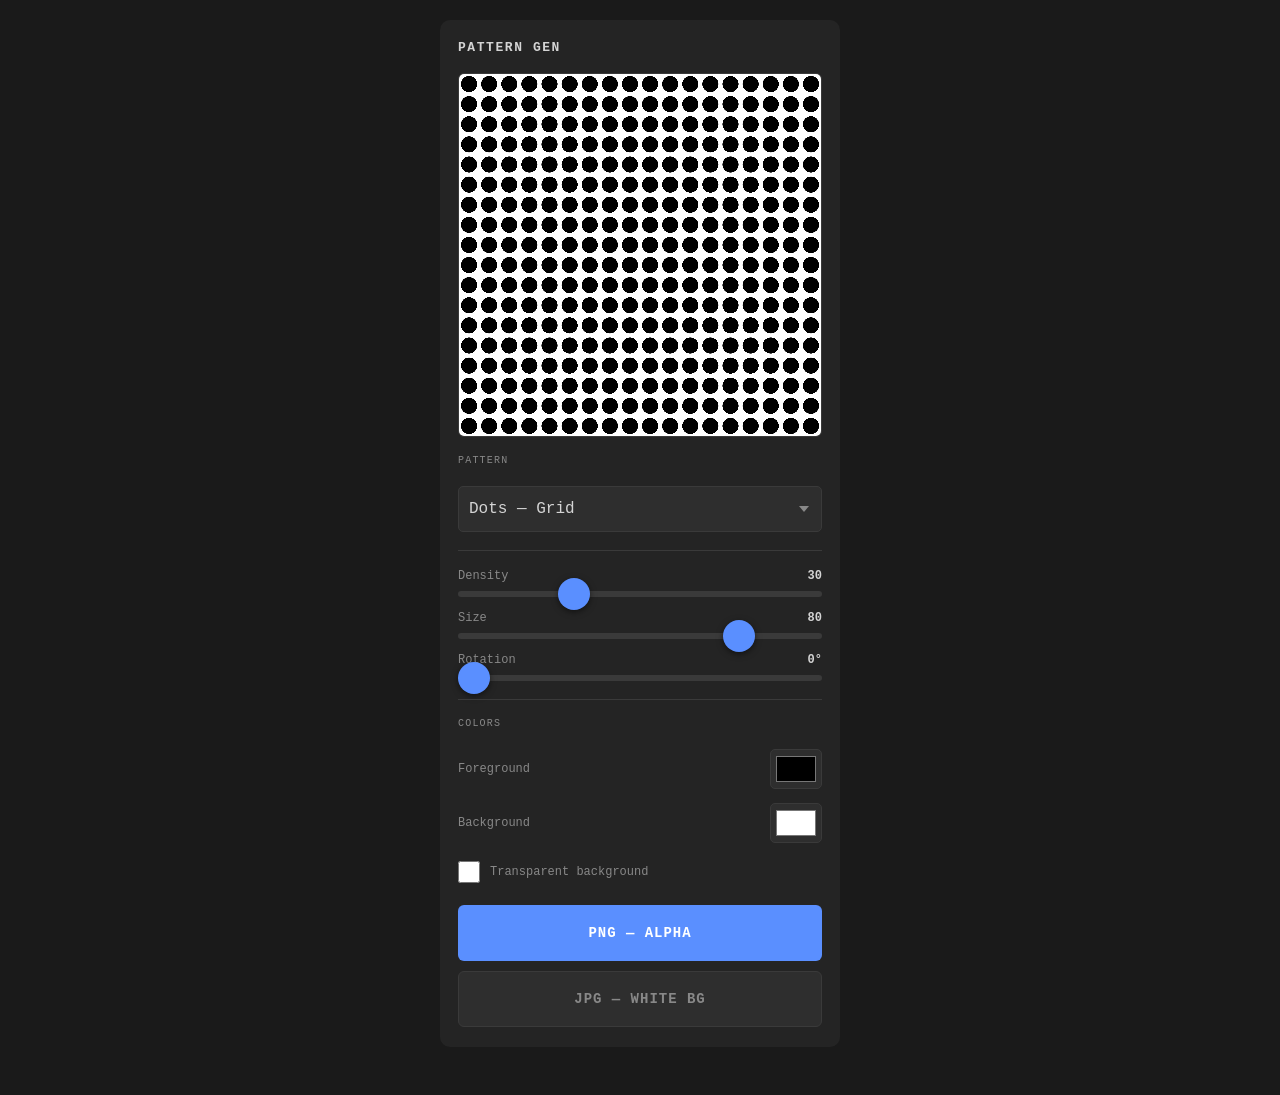
==== commit c16063fb: "Add rotation slider (0-360°) applied to preview and PNG/JPG export https://claude.ai/code/session_01" ====
--- a/pattern-generator/index.html
+++ b/pattern-generator/index.html
@@ -252,18 +252,13 @@
         <option value="dots-staggered">Dots — Staggered</option>
         <option value="lines-h">Lines — Horizontal</option>
         <option value="lines-v">Lines — Vertical</option>
-        <option value="lines-diag">Lines — Diagonal ↘</option>
-        <option value="lines-diag-back">Lines — Diagonal ↗</option>
-        <option value="crosshatch">Crosshatch  +</option>
-        <option value="crosshatch-diag">Crosshatch  ×</option>
+        <option value="lines-diag">Lines — Diagonal</option>
+        <option value="crosshatch">Crosshatch</option>
         <option value="checkerboard">Checkerboard</option>
         <option value="grid">Grid</option>
-        <option value="waves">Waves</option>
-      </optgroup>
-      <optgroup label="Memphis">
-        <option value="dashes">Dashes</option>
-        <option value="zigzag">Zigzag</option>
-        <option value="arcs">Arcs</option>
+        <option value="triangles">Triangles</option>
+        <option value="diamonds">Diamonds</option>
+        <option value="crosses">Crosses</option>
       </optgroup>
     </select>
   </div>
@@ -278,6 +273,10 @@
     <div class="slider-row">
       <div class="slider-label"><span>Size</span><span id="stroke-val">80</span></div>
       <input type="range" id="stroke" min="1" max="100" value="80">
+    </div>
+    <div class="slider-row">
+      <div class="slider-label"><span>Rotation</span><span id="rotation-val">0°</span></div>
+      <input type="range" id="rotation" min="0" max="360" value="0">
     </div>
   </div>
 
@@ -312,6 +311,7 @@
   pattern: 'dots-grid',
   density: 30,
   stroke: 80,
+  rotation: 0,
   fg: '#000000',
   bg: '#ffffff',
   transparentBg: false,
@@ -321,18 +321,6 @@
 function sf(s)         { return s.stroke / 100; }
 function elCount(s)    { return Math.max(2, Math.round(2 + (s.density / 100) * 14)); }
 function elCountEven(s){ const n = elCount(s); return n % 2 === 0 ? n : n + 1; }
-
-// ── PRNG (mulberry32) ──
-function makePRNG(seed) {
-  let t = seed >>> 0;
-  return () => {
-    t += 0x6D2B79F5;
-    let x = t;
-    x = Math.imul(x ^ x >>> 15, x | 1);
-    x ^= x + Math.imul(x ^ x >>> 7, x | 61);
-    return ((x ^ x >>> 14) >>> 0) / 4294967296;
-  };
-}
 
 // ── Pattern Renderers ──
 
@@ -404,23 +392,6 @@
   }
 }
 
-// Diagonal ↗  (x + y) mod size
-function renderLinesDiagBack(ctx, size, s) {
-  const n = elCount(s), sp = size / n;
-  const lw = Math.max(1, sp * sf(s));
-  if (!s.transparentBg) { ctx.fillStyle = s.bg; ctx.fillRect(0, 0, size, size); }
-  ctx.fillStyle = s.fg;
-  for (let i = -n; i <= n; i++) {
-    const x0 = i * sp;
-    ctx.beginPath();
-    ctx.moveTo(x0,           0);
-    ctx.lineTo(x0 + lw,      0);
-    ctx.lineTo(x0 + lw - size, size);
-    ctx.lineTo(x0 - size,    size);
-    ctx.closePath();
-    ctx.fill();
-  }
-}
 
 function renderCrosshatch(ctx, size, s) {
   const n = elCount(s), sp = size / n;
@@ -434,25 +405,6 @@
   }
 }
 
-function renderCrosshatchDiag(ctx, size, s) {
-  const n = elCount(s), sp = size / n;
-  const lw = Math.max(1, sp * sf(s));
-  if (!s.transparentBg) { ctx.fillStyle = s.bg; ctx.fillRect(0, 0, size, size); }
-  ctx.fillStyle = s.fg;
-  for (let i = -n; i <= n; i++) {
-    const x0 = i * sp;
-    // ↘
-    ctx.beginPath();
-    ctx.moveTo(x0, 0); ctx.lineTo(x0 + lw, 0);
-    ctx.lineTo(x0 + lw + size, size); ctx.lineTo(x0 + size, size);
-    ctx.closePath(); ctx.fill();
-    // ↗
-    ctx.beginPath();
-    ctx.moveTo(x0, 0); ctx.lineTo(x0 + lw, 0);
-    ctx.lineTo(x0 + lw - size, size); ctx.lineTo(x0 - size, size);
-    ctx.closePath(); ctx.fill();
-  }
-}
 
 function renderCheckerboard(ctx, size, s) {
   const n = elCountEven(s), sp = size / n;
@@ -474,124 +426,76 @@
   }
 }
 
-function renderWaves(ctx, size, s) {
-  // n rows; cycles = n sine waves per row width → always integer → horizontally seamless.
-  // Row spacing = size/n → vertically seamless (centers equidistant including wrap).
-  const n = elCount(s), sp = size / n;
-  const lw = Math.max(1, sp * sf(s));
-  const amp = sp * 0.28;
-  const cycles = n;
-  if (!s.transparentBg) { ctx.fillStyle = s.bg; ctx.fillRect(0, 0, size, size); }
-  ctx.strokeStyle = s.fg;
-  ctx.lineWidth = lw;
-  ctx.lineCap = 'butt';
-  ctx.lineJoin = 'round';
-  const TAU = 2 * Math.PI;
+
+// ── Classic geometric extras ──
+
+function renderTriangles(ctx, size, s) {
+  // Alternating up/down triangles in a grid
+  const n = elCount(s), sp = size / n;
+  const ts = sp * Math.min(1, sf(s) * 1.1);
+  const off = (sp - ts) / 2;
+  if (!s.transparentBg) { ctx.fillStyle = s.bg; ctx.fillRect(0, 0, size, size); }
+  ctx.fillStyle = s.fg;
   for (let row = 0; row < n; row++) {
-    const cy = row * sp + sp / 2;
-    ctx.beginPath();
-    // Start 2px before x=0 so butt cap falls outside the visible area
-    ctx.moveTo(-2, cy + amp * Math.sin(TAU * (-2) * cycles / size));
-    for (let x = 0; x <= size + 1; x++) {
-      ctx.lineTo(x, cy + amp * Math.sin(TAU * x * cycles / size));
+    for (let col = 0; col < n; col++) {
+      const x = col * sp + off, y = row * sp + off;
+      ctx.beginPath();
+      if ((row + col) % 2 === 0) {
+        ctx.moveTo(x + ts / 2, y); ctx.lineTo(x + ts, y + ts); ctx.lineTo(x, y + ts);
+      } else {
+        ctx.moveTo(x, y); ctx.lineTo(x + ts, y); ctx.lineTo(x + ts / 2, y + ts);
+      }
+      ctx.closePath(); ctx.fill();
     }
-    ctx.stroke();
-  }
-}
-
-// ── Memphis Patterns ──
-
-function renderDashes(ctx, size, s) {
-  const density = s.density / 100;
-  const count   = Math.round(15 + density * 130);
-  const dashLen = size * (0.03 + sf(s) * 0.09);
-  const strokeW = Math.max(2, dashLen * 0.28);
-  if (!s.transparentBg) { ctx.fillStyle = s.bg; ctx.fillRect(0, 0, size, size); }
-  ctx.strokeStyle = s.fg;
-  ctx.lineWidth = strokeW;
-  ctx.lineCap = 'round';
-  const rng = makePRNG(42);
-  const items = Array.from({length: count}, () =>
-    ({ x: rng() * size, y: rng() * size, a: rng() * Math.PI }));
-  for (const d of items) {
-    for (let dy = -1; dy <= 1; dy++) for (let dx = -1; dx <= 1; dx++) {
-      const cx = d.x + dx * size, cy = d.y + dy * size;
-      if (cx + dashLen < 0 || cx - dashLen > size || cy + dashLen < 0 || cy - dashLen > size) continue;
-      const ex = Math.cos(d.a) * dashLen / 2, ey = Math.sin(d.a) * dashLen / 2;
+  }
+}
+
+function renderDiamonds(ctx, size, s) {
+  // Grid of filled diamond shapes
+  const n = elCount(s), sp = size / n;
+  const r = sp * 0.5 * sf(s);
+  if (!s.transparentBg) { ctx.fillStyle = s.bg; ctx.fillRect(0, 0, size, size); }
+  ctx.fillStyle = s.fg;
+  for (let row = 0; row < n; row++) {
+    for (let col = 0; col < n; col++) {
+      const cx = col * sp + sp / 2, cy = row * sp + sp / 2;
       ctx.beginPath();
-      ctx.moveTo(cx - ex, cy - ey); ctx.lineTo(cx + ex, cy + ey);
-      ctx.stroke();
+      ctx.moveTo(cx, cy - r); ctx.lineTo(cx + r, cy);
+      ctx.lineTo(cx, cy + r); ctx.lineTo(cx - r, cy);
+      ctx.closePath(); ctx.fill();
     }
   }
 }
 
-function renderZigzag(ctx, size, s) {
-  const n = elCount(s), sp = size / n;
-  const amp  = sp * 0.32;
-  const lw   = Math.max(1, sp * sf(s));
-  // Even zigZ half-periods → same start/end y → seamless horizontal join
-  const zigZ = 2 * Math.max(2, Math.round(1 + (s.density / 100) * 7));
-  const halfP = size / zigZ;
-  if (!s.transparentBg) { ctx.fillStyle = s.bg; ctx.fillRect(0, 0, size, size); }
-  ctx.strokeStyle = s.fg;
-  ctx.lineWidth = lw;
-  ctx.lineJoin = 'miter';
-  ctx.lineCap = 'butt';
+function renderCrosses(ctx, size, s) {
+  // Grid of + cross marks
+  const n = elCount(s), sp = size / n;
+  const arm   = sp * 0.44 * sf(s);
+  const thick = Math.max(1, arm * 0.42);
+  if (!s.transparentBg) { ctx.fillStyle = s.bg; ctx.fillRect(0, 0, size, size); }
+  ctx.fillStyle = s.fg;
   for (let row = 0; row < n; row++) {
-    const cy = row * sp + sp / 2;
-    ctx.beginPath();
-    for (let k = -1; k <= zigZ + 1; k++) {
-      const x = k * halfP;
-      const y = cy + (k % 2 === 0 ? -amp : amp);
-      k === -1 ? ctx.moveTo(x, y) : ctx.lineTo(x, y);
+    for (let col = 0; col < n; col++) {
+      const cx = col * sp + sp / 2, cy = row * sp + sp / 2;
+      ctx.fillRect(cx - arm, cy - thick / 2, arm * 2, thick);
+      ctx.fillRect(cx - thick / 2, cy - arm, thick, arm * 2);
     }
-    ctx.stroke();
-  }
-}
-
-function renderArcs(ctx, size, s) {
-  const density = s.density / 100;
-  const count   = Math.round(10 + density * 65);
-  const arcR    = size * (0.02 + sf(s) * 0.06);
-  const strokeW = Math.max(2, arcR * 0.42);
-  if (!s.transparentBg) { ctx.fillStyle = s.bg; ctx.fillRect(0, 0, size, size); }
-  ctx.strokeStyle = s.fg;
-  ctx.lineWidth = strokeW;
-  ctx.lineCap = 'round';
-  const rng = makePRNG(13);
-  const items = Array.from({length: count}, () => ({
-    x: rng() * size, y: rng() * size,
-    rot: Math.floor(rng() * 4) * (Math.PI / 2),
-  }));
-  const pad = arcR + strokeW;
-  for (const arc of items) {
-    for (let dy = -1; dy <= 1; dy++) for (let dx = -1; dx <= 1; dx++) {
-      const cx = arc.x + dx * size, cy = arc.y + dy * size;
-      if (cx + pad < 0 || cx - pad > size || cy + pad < 0 || cy - pad > size) continue;
-      ctx.save();
-      ctx.translate(cx, cy); ctx.rotate(arc.rot);
-      ctx.beginPath(); ctx.arc(0, 0, arcR, 0, Math.PI);
-      ctx.stroke();
-      ctx.restore();
-    }
-  }
-}
+  }
+}
+
 
 const RENDERERS = {
-  'dots-grid':        renderDotsGrid,
-  'dots-staggered':   renderDotsStaggered,
-  'lines-h':          renderLinesH,
-  'lines-v':          renderLinesV,
-  'lines-diag':       renderLinesDiag,
-  'lines-diag-back':  renderLinesDiagBack,
-  'crosshatch':       renderCrosshatch,
-  'crosshatch-diag':  renderCrosshatchDiag,
-  'checkerboard':     renderCheckerboard,
-  'grid':             renderGrid,
-  'waves':            renderWaves,
-  'dashes':           renderDashes,
-  'zigzag':           renderZigzag,
-  'arcs':             renderArcs,
+  'dots-grid':      renderDotsGrid,
+  'dots-staggered': renderDotsStaggered,
+  'lines-h':        renderLinesH,
+  'lines-v':        renderLinesV,
+  'lines-diag':     renderLinesDiag,
+  'crosshatch':     renderCrosshatch,
+  'checkerboard':   renderCheckerboard,
+  'grid':           renderGrid,
+  'triangles':      renderTriangles,
+  'diamonds':       renderDiamonds,
+  'crosses':        renderCrosses,
 };
 
 // ── Render pipeline ──
@@ -602,6 +506,26 @@
   const ctx = textureCvs.getContext('2d');
   ctx.clearRect(0, 0, TEXTURE_SIZE, TEXTURE_SIZE);
   RENDERERS[state.pattern](ctx, TEXTURE_SIZE, state);
+}
+
+// Fill ctx with the tiled pattern at tileScale, rotated, with optional forced bg colour.
+// preFill: css colour string to paint first (JPG white base), or null to use state.
+function fillWithRotatedPattern(ctx, w, h, tileScale, preFill) {
+  ctx.clearRect(0, 0, w, h);
+  if (preFill) {
+    ctx.fillStyle = preFill; ctx.fillRect(0, 0, w, h);
+  } else if (!state.transparentBg) {
+    ctx.fillStyle = state.bg; ctx.fillRect(0, 0, w, h);
+  }
+  const pat = ctx.createPattern(textureCvs, 'repeat');
+  pat.setTransform(new DOMMatrix().scaleSelf(tileScale));
+  ctx.save();
+  ctx.translate(w / 2, h / 2);
+  ctx.rotate(state.rotation * Math.PI / 180);
+  const diag = Math.hypot(w, h);
+  ctx.fillStyle = pat;
+  ctx.fillRect(-diag / 2, -diag / 2, diag, diag);
+  ctx.restore();
 }
 
 function updatePreview() {
@@ -612,14 +536,7 @@
   const ph   = wrap.clientHeight;
   cvs.width  = pw;
   cvs.height = ph;
-  const pCtx = cvs.getContext('2d');
-  pCtx.clearRect(0, 0, pw, ph);
-  const pat = pCtx.createPattern(textureCvs, 'repeat');
-  // Show 3×3 tile repetitions in the preview square
-  const scale = (pw / 3) / TEXTURE_SIZE;
-  pat.setTransform(new DOMMatrix().scale(scale));
-  pCtx.fillStyle = pat;
-  pCtx.fillRect(0, 0, pw, ph);
+  fillWithRotatedPattern(cvs.getContext('2d'), pw, ph, (pw / 3) / TEXTURE_SIZE);
 }
 
 // ── UI wiring ──
@@ -636,6 +553,11 @@
   document.getElementById('stroke-val').textContent = state.stroke;
   updatePreview();
 });
+document.getElementById('rotation').addEventListener('input', e => {
+  state.rotation = +e.target.value;
+  document.getElementById('rotation-val').textContent = state.rotation + '°';
+  updatePreview();
+});
 document.getElementById('fg-color').addEventListener('input', e => { state.fg = e.target.value; updatePreview(); });
 document.getElementById('bg-color').addEventListener('input', e => { state.bg = e.target.value; updatePreview(); });
 document.getElementById('transparent-bg').addEventListener('change', e => { state.transparentBg = e.target.checked; updatePreview(); });
@@ -650,16 +572,18 @@
 
 document.getElementById('download-png').addEventListener('click', () => {
   renderTexture();
-  textureCvs.toBlob(b => triggerDownload(b, `pattern-${state.pattern}-1024.png`), 'image/png');
+  const exp = document.createElement('canvas');
+  exp.width = exp.height = TEXTURE_SIZE;
+  fillWithRotatedPattern(exp.getContext('2d'), TEXTURE_SIZE, TEXTURE_SIZE, 1);
+  exp.toBlob(b => triggerDownload(b, `pattern-${state.pattern}-1024.png`), 'image/png');
 });
 
 document.getElementById('download-jpg').addEventListener('click', () => {
-  const flat = document.createElement('canvas');
-  flat.width = flat.height = TEXTURE_SIZE;
-  const fc = flat.getContext('2d');
-  fc.fillStyle = '#ffffff'; fc.fillRect(0, 0, TEXTURE_SIZE, TEXTURE_SIZE);
-  renderTexture(); fc.drawImage(textureCvs, 0, 0);
-  flat.toBlob(b => triggerDownload(b, `pattern-${state.pattern}-1024.jpg`), 'image/jpeg', 0.95);
+  renderTexture();
+  const exp = document.createElement('canvas');
+  exp.width = exp.height = TEXTURE_SIZE;
+  fillWithRotatedPattern(exp.getContext('2d'), TEXTURE_SIZE, TEXTURE_SIZE, 1, '#ffffff');
+  exp.toBlob(b => triggerDownload(b, `pattern-${state.pattern}-1024.jpg`), 'image/jpeg', 0.95);
 });
 
 // ── Init ──
